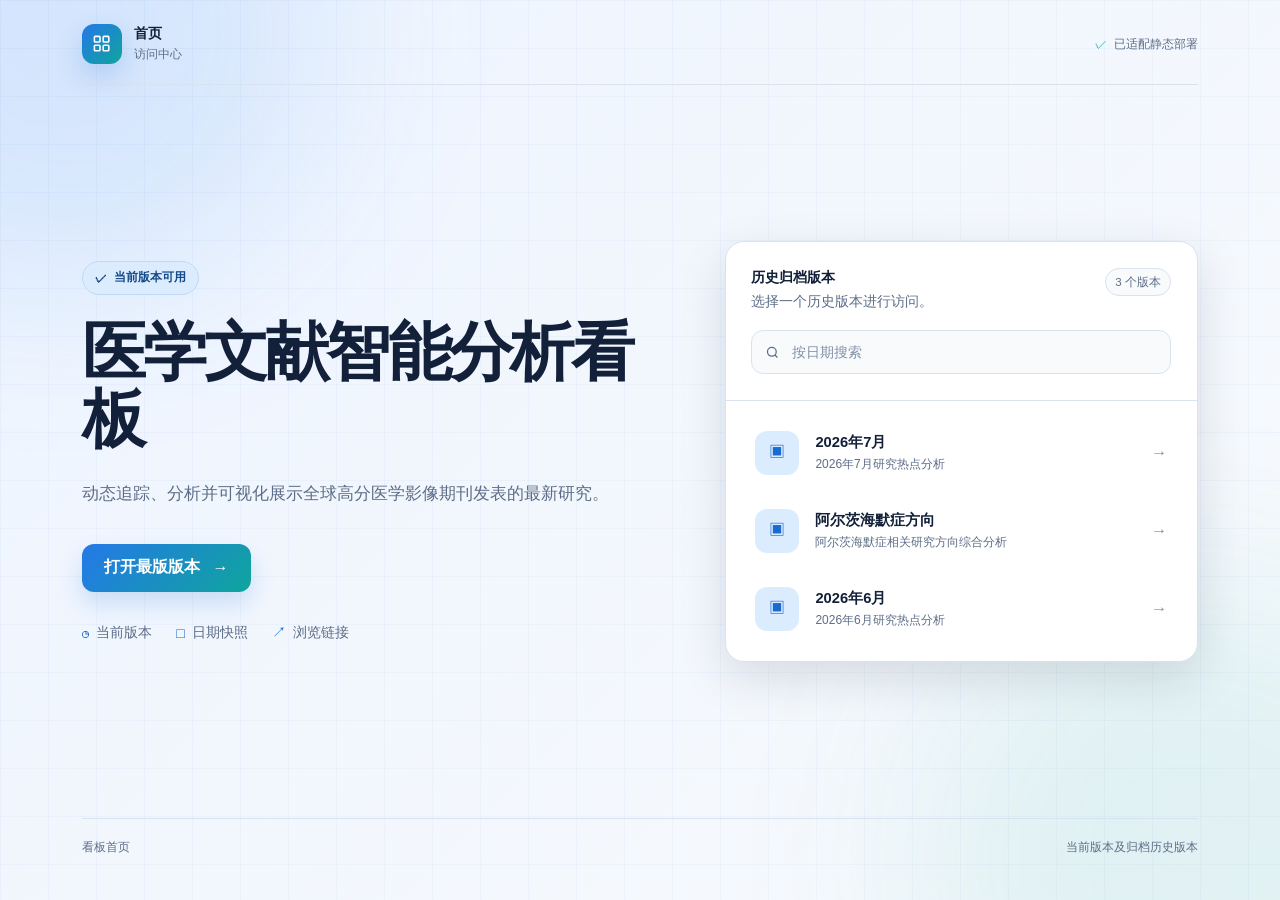
==== index.html @ 5d8ac234 "Update main gateway design" ====
<!doctype html>
<html lang="zh-CN">
<head>
  <meta charset="utf-8">
  <meta name="viewport" content="width=device-width, initial-scale=1">
  <meta name="description" content="访问当前仪表板和历史归档版本。">
  <title>看板首页</title>
  <link rel="stylesheet" href="./css/gateway.css">
  <script src="./js/gateway.js" defer></script>
</head>
<body>
  <a class="skip-link" href="#main-content">跳转到主要内容</a>

  <div class="ambient ambient-one" aria-hidden="true"></div>
  <div class="ambient ambient-two" aria-hidden="true"></div>
  <div class="grid-bg" aria-hidden="true"></div>

  <div class="page-shell">
    <header class="site-header">
      <a class="brand" href="./" aria-label="仪表板门户首页">
        <span class="brand-icon" aria-hidden="true">
          <svg viewBox="0 0 24 24"><rect x="3" y="3" width="7" height="7" rx="1"/><rect x="14" y="3" width="7" height="7" rx="1"/><rect x="3" y="14" width="7" height="7" rx="1"/><rect x="14" y="14" width="7" height="7" rx="1"/></svg>
        </span>
        <span><strong>首页</strong><small>访问中心</small></span>
      </a>
      <span class="deployment-state"><span aria-hidden="true">✓</span> 已适配静态部署</span>
    </header>

    <main id="main-content" class="hero">
      <section class="intro" aria-labelledby="page-title">
        <div class="status-pill"><span aria-hidden="true">✓</span> 当前版本可用</div>
        <h1 id="page-title">医学文献智能分析看板</h1>
        <p class="lead">动态追踪、分析并可视化展示全球高分医学影像期刊发表的最新研究。</p>
        <div class="actions">
          <a id="current-dashboard-link" class="button button-primary" href="./current/">打开最版版本 <span aria-hidden="true">→</span></a>
        </div>
        <ul class="features" aria-label="门户功能">
          <li><span aria-hidden="true">◷</span> 当前版本</li>
          <li><span aria-hidden="true">□</span> 日期快照</li>
          <li><span aria-hidden="true">↗</span> 浏览链接</li>
        </ul>
      </section>

      <section id="archive" class="archive-card" aria-labelledby="archive-title">
        <div class="archive-head">
          <div class="archive-title-row">
            <div><h2 id="archive-title">历史归档版本</h2><p>选择一个历史版本进行访问。</p></div>
            <span id="release-count" class="release-count">0 个版本</span>
          </div>
          <label class="search-box">
            <svg aria-hidden="true" viewBox="0 0 24 24"><circle cx="11" cy="11" r="7"/><path d="m20 20-4-4"/></svg>
            <span class="sr-only">搜索历史版本</span>
            <input id="release-search" type="search" placeholder="按日期搜索" autocomplete="off">
          </label>
        </div>
        <div id="release-list" class="release-list" aria-live="polite"></div>
        <noscript><p class="empty-state">需要启用 JavaScript 才能显示归档列表。您仍可通过 versions 目录中的直接链接访问历史版本。</p></noscript>
      </section>
    </main>

    <footer><span>看板首页</span><span>当前版本及归档历史版本</span></footer>
  </div>
</body>
</html>
---- css/gateway.css ----
:root {
  color-scheme: light;
  --bg: #edf4ff;
  --bg2: #f8fafc;
  --panel: #ffffff;
  --panel2: #f8fafc;
  --text: #132039;
  --muted: #5d6d87;
  --line: #d9e2ef;
  --blue: #176bd1;
  --teal: #0fa59d;
  --blue-soft: #dcecff;
  --focus: #176bd1;
  font-family: Inter, "Microsoft YaHei", "PingFang SC", Arial, sans-serif;
}

* { box-sizing: border-box; }
html { scroll-behavior: smooth; }
body {
  margin: 0;
  min-width: 320px;
  min-height: 100vh;
  overflow-x: hidden;
  color: var(--text);
  background: linear-gradient(135deg, var(--bg), var(--bg2));
}
a { color: inherit; }

.skip-link {
  position: fixed; left: 1rem; top: -5rem; z-index: 50;
  padding: .75rem 1rem; border-radius: 12px;
  color: #fff; background: var(--blue); font-weight: 800;
}
.skip-link:focus { top: 1rem; }

.ambient { position: fixed; border-radius: 999px; filter: blur(90px); pointer-events: none; }
.ambient-one { width: 32rem; height: 32rem; left: -12rem; top: -14rem; background: rgba(37,120,232,.12); }
.ambient-two { width: 35rem; height: 35rem; right: -12rem; bottom: -15rem; background: rgba(15,165,157,.09); }
.grid-bg {
  position: fixed; inset: 0; pointer-events: none;
  background-image: linear-gradient(rgba(23,107,209,.035) 1px, transparent 1px), linear-gradient(90deg, rgba(23,107,209,.035) 1px, transparent 1px);
  background-size: 48px 48px;
}

.page-shell { position: relative; max-width: 1180px; min-height: 100vh; margin: auto; padding: 1.5rem 2rem; display: flex; flex-direction: column; }
.site-header { display: flex; align-items: center; justify-content: space-between; padding-bottom: 1.25rem; border-bottom: 1px solid var(--line); }
.brand { display: flex; align-items: center; gap: .75rem; border-radius: 12px; text-decoration: none; }
.brand:focus-visible, .button:focus-visible, .release-link:focus-visible { outline: 3px solid rgba(23,107,209,.28); outline-offset: 3px; }
.brand-icon {
  width: 2.5rem; height: 2.5rem; display: grid; place-items: center;
  border-radius: 12px; color: #fff;
  background: linear-gradient(135deg, #2578e8, #0fa59d);
  box-shadow: 0 12px 28px rgba(23,107,209,.2);
}
.brand-icon svg { width: 1.2rem; fill: none; stroke: currentColor; stroke-width: 2; }
.brand strong, .brand small { display: block; }
.brand strong { font-size: .875rem; letter-spacing: .025em; }
.brand small { margin-top: .15rem; color: var(--muted); font-size: .75rem; }
.deployment-state { display: flex; align-items: center; gap: .45rem; color: var(--muted); font-size: .75rem; }
.deployment-state span { color: var(--teal); }

.hero { flex: 1; display: grid; grid-template-columns: 1.1fr .9fr; gap: 4rem; align-items: center; padding: 5rem 0; }
.intro { animation: rise .55s ease-out both; }
.status-pill {
  display: inline-flex; align-items: center; gap: .45rem; padding: .45rem .75rem;
  border: 1px solid #bfd8f6; border-radius: 999px;
  color: #174b87; background: var(--blue-soft); font-size: .75rem; font-weight: 800;
}
h1 { max-width: 720px; margin: 1.5rem 0 0; color: var(--text); font-size: clamp(2.5rem, 5vw, 4rem); line-height: 1.06; letter-spacing: -.045em; }
.lead { max-width: 650px; margin: 1.5rem 0 0; color: var(--muted); font-size: 1.08rem; line-height: 1.75; }
.actions { display: flex; gap: .75rem; margin-top: 2.2rem; }
.button { min-height: 3rem; display: inline-flex; align-items: center; justify-content: center; gap: .75rem; padding: .75rem 1.4rem; border-radius: 12px; text-decoration: none; font-weight: 900; transition: .2s ease; }
.button-primary { color: #fff; background: linear-gradient(135deg, #2578e8, #0fa59d); box-shadow: 0 12px 24px rgba(23,107,209,.18); }
.button-primary:hover { filter: brightness(1.04); transform: translateY(-1px); box-shadow: 0 15px 30px rgba(23,107,209,.24); }
.button-secondary { border: 1px solid var(--line); color: var(--text); background: transparent; }
.button-secondary:hover { border-color: #b9cbe2; background: rgba(255,255,255,.7); }
.features { display: flex; flex-wrap: wrap; gap: 1rem 1.5rem; margin: 2rem 0 0; padding: 0; color: var(--muted); list-style: none; font-size: .875rem; }
.features li { display: flex; gap: .45rem; align-items: center; }
.features li span { color: var(--blue); }

.archive-card {
  overflow: hidden; border: 1px solid var(--line); border-radius: 19px;
  background: var(--panel); box-shadow: 0 16px 48px rgba(19,32,57,.13);
  animation: rise .55s .12s ease-out both;
}
.archive-head { padding: 1.6rem; border-bottom: 1px solid var(--line); }
.archive-title-row { display: flex; justify-content: space-between; gap: 1rem; align-items: flex-start; }
.archive-title-row h2 { margin: 0; color: var(--text); font-size: .9rem; }
.archive-title-row p { margin: .35rem 0 0; color: var(--muted); font-size: .86rem; }
.release-count { white-space: nowrap; padding: .35rem .6rem; border: 1px solid var(--line); border-radius: 999px; color: var(--muted); background: var(--panel2); font-size: .72rem; }
.search-box { height: 2.8rem; margin-top: 1.2rem; padding: 0 .8rem; display: flex; align-items: center; gap: .65rem; border: 1px solid var(--line); border-radius: 12px; background: var(--panel2); }
.search-box:focus-within { border-color: var(--blue); box-shadow: 0 0 0 3px rgba(23,107,209,.1); }
.search-box svg { width: 1rem; fill: none; stroke: var(--muted); stroke-width: 2; }
.search-box input { width: 100%; border: 0; outline: 0; color: var(--text); background: transparent; font: inherit; font-size: .875rem; }
.search-box input::placeholder { color: #8090a8; }
.release-list { padding: .8rem; }
.release-link { display: flex; align-items: center; gap: 1rem; padding: 1rem; border: 1px solid transparent; border-radius: 14px; text-decoration: none; transition: .2s ease; }
.release-link:hover { border-color: var(--line); background: var(--panel2); }
.archive-icon { flex: 0 0 auto; width: 2.75rem; height: 2.75rem; display: grid; place-items: center; border-radius: 12px; color: var(--blue); background: var(--blue-soft); transition: .2s ease; }
.release-link:hover .archive-icon { color: #fff; background: linear-gradient(135deg, #2578e8, #0fa59d); }
.release-copy { min-width: 0; flex: 1; }
.release-copy strong, .release-copy small { display: block; }
.release-copy strong { color: var(--text); font-size: .92rem; }
.release-copy small { margin-top: .25rem; overflow: hidden; color: var(--muted); font-size: .75rem; text-overflow: ellipsis; white-space: nowrap; }
.release-arrow { color: #8090a8; transition: .2s ease; }
.release-link:hover .release-arrow { color: var(--blue); transform: translateX(4px); }
.empty-state { margin: 0; padding: 2.8rem 1rem; color: var(--muted); text-align: center; font-size: .85rem; }
footer { display: flex; justify-content: space-between; gap: 1rem; padding: 1.25rem 0; border-top: 1px solid var(--line); color: var(--muted); font-size: .75rem; }
.sr-only { position: absolute; width: 1px; height: 1px; padding: 0; margin: -1px; overflow: hidden; clip: rect(0,0,0,0); white-space: nowrap; border: 0; }

@keyframes rise { from { opacity: 0; transform: translateY(16px); } to { opacity: 1; transform: translateY(0); } }
@media (prefers-reduced-motion: reduce) { html { scroll-behavior: auto; } *, *::before, *::after { animation-duration: .01ms !important; animation-iteration-count: 1 !important; transition-duration: .01ms !important; } }
@media (max-width: 850px) { .page-shell { padding: 1.25rem; } .hero { grid-template-columns: 1fr; gap: 3rem; padding: 3.5rem 0; } .intro { max-width: 720px; } }
@media (max-width: 560px) { .deployment-state { display: none; } .actions { flex-direction: column; } .button { width: 100%; } .features { gap: .8rem 1rem; } footer { flex-direction: column; } .archive-head { padding: 1.25rem; } .release-list { padding: .55rem; } h1 { font-size: 2.45rem; } }
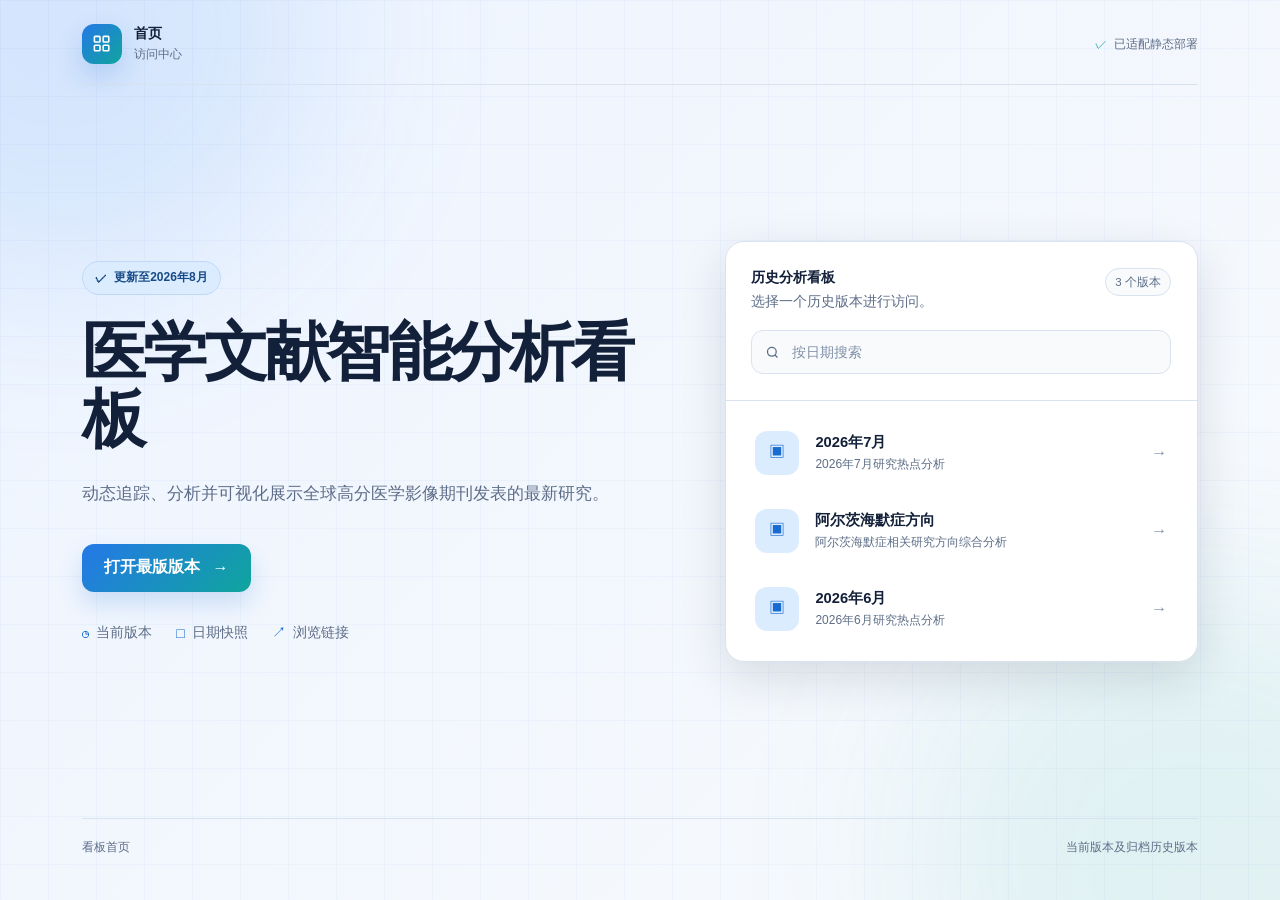
==== commit 32504849: "Update Google Analytics setting" ====
--- a/index.html
+++ b/index.html
@@ -1,6 +1,15 @@
 <!doctype html>
 <html lang="zh-CN">
 <head>
+  <!-- Google tag (gtag.js) -->
+  <script async src="https://www.googletagmanager.com/gtag/js?id=G-XSXS5LJTL2"></script>
+  <script>
+    window.dataLayer = window.dataLayer || [];
+    function gtag(){dataLayer.push(arguments);}
+    gtag('js', new Date());
+
+    gtag('config', 'G-XSXS5LJTL2');
+  </script>
   <meta charset="utf-8">
   <meta name="viewport" content="width=device-width, initial-scale=1">
   <meta name="description" content="访问当前仪表板和历史归档版本。">
@@ -28,7 +37,7 @@
 
     <main id="main-content" class="hero">
       <section class="intro" aria-labelledby="page-title">
-        <div class="status-pill"><span aria-hidden="true">✓</span> 当前版本可用</div>
+        <div class="status-pill"><span aria-hidden="true">✓</span> 更新至2026年8月</div>
         <h1 id="page-title">医学文献智能分析看板</h1>
         <p class="lead">动态追踪、分析并可视化展示全球高分医学影像期刊发表的最新研究。</p>
         <div class="actions">
@@ -44,7 +53,7 @@
       <section id="archive" class="archive-card" aria-labelledby="archive-title">
         <div class="archive-head">
           <div class="archive-title-row">
-            <div><h2 id="archive-title">历史归档版本</h2><p>选择一个历史版本进行访问。</p></div>
+            <div><h2 id="archive-title">历史分析看板</h2><p>选择一个历史版本进行访问。</p></div>
             <span id="release-count" class="release-count">0 个版本</span>
           </div>
           <label class="search-box">
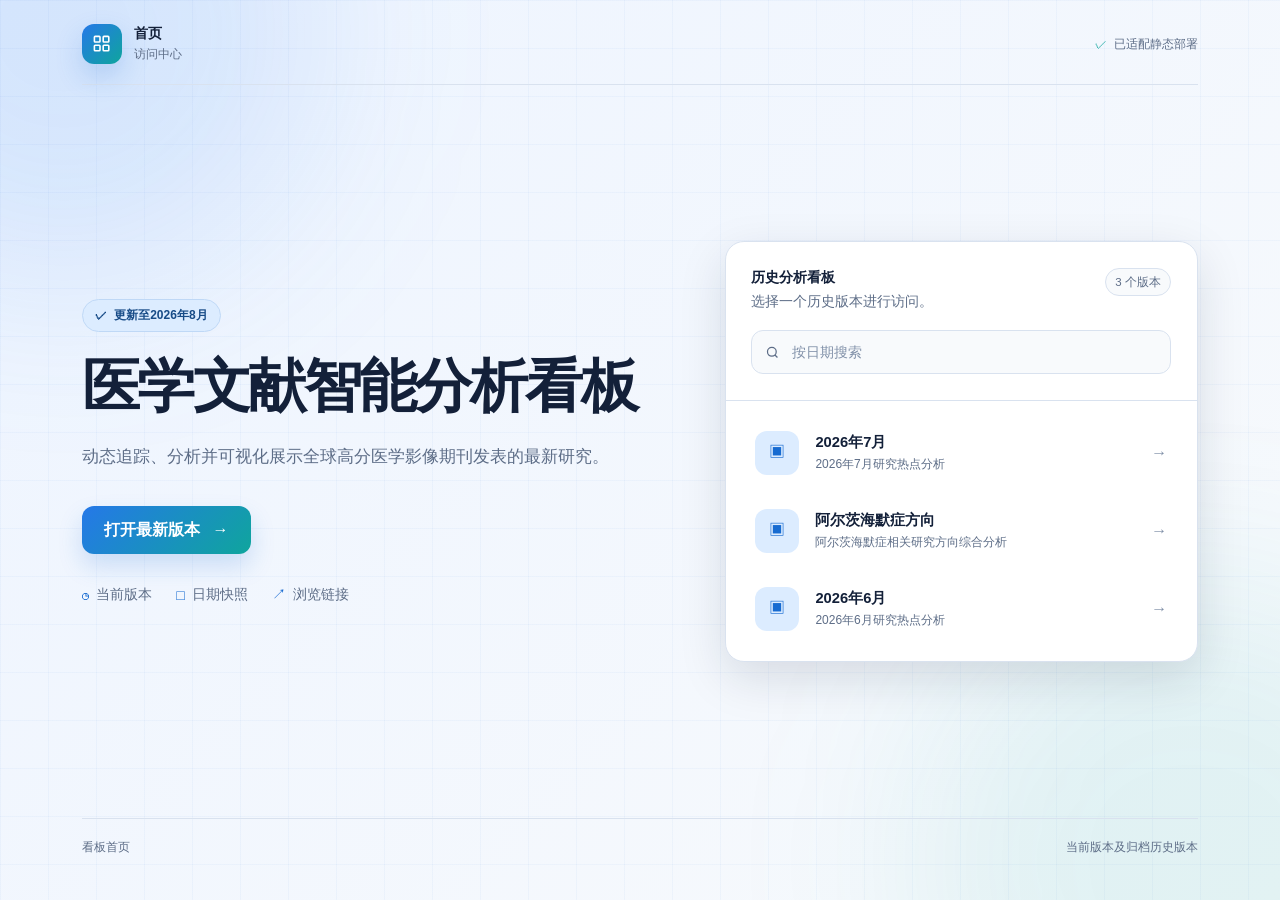
==== commit ee3113b6: "Revised the gateway page" ====
--- a/index.html
+++ b/index.html
@@ -41,7 +41,7 @@
         <h1 id="page-title">医学文献智能分析看板</h1>
         <p class="lead">动态追踪、分析并可视化展示全球高分医学影像期刊发表的最新研究。</p>
         <div class="actions">
-          <a id="current-dashboard-link" class="button button-primary" href="./current/">打开最版版本 <span aria-hidden="true">→</span></a>
+          <a id="current-dashboard-link" class="button button-primary" href="./current/">打开最新版本 <span aria-hidden="true">→</span></a>
         </div>
         <ul class="features" aria-label="门户功能">
           <li><span aria-hidden="true">◷</span> 当前版本</li>
--- a/css/gateway.css
+++ b/css/gateway.css
@@ -66,7 +66,7 @@
   border: 1px solid #bfd8f6; border-radius: 999px;
   color: #174b87; background: var(--blue-soft); font-size: .75rem; font-weight: 800;
 }
-h1 { max-width: 720px; margin: 1.5rem 0 0; color: var(--text); font-size: clamp(2.5rem, 5vw, 4rem); line-height: 1.06; letter-spacing: -.045em; }
+h1 { max-width: 720px; margin: 1.5rem 0 0; color: var(--text); font-size: clamp(2.25rem, 4.5vw, 3.6rem); line-height: 1.06; letter-spacing: -.045em; }
 .lead { max-width: 650px; margin: 1.5rem 0 0; color: var(--muted); font-size: 1.08rem; line-height: 1.75; }
 .actions { display: flex; gap: .75rem; margin-top: 2.2rem; }
 .button { min-height: 3rem; display: inline-flex; align-items: center; justify-content: center; gap: .75rem; padding: .75rem 1.4rem; border-radius: 12px; text-decoration: none; font-weight: 900; transition: .2s ease; }
@@ -111,4 +111,4 @@
 @keyframes rise { from { opacity: 0; transform: translateY(16px); } to { opacity: 1; transform: translateY(0); } }
 @media (prefers-reduced-motion: reduce) { html { scroll-behavior: auto; } *, *::before, *::after { animation-duration: .01ms !important; animation-iteration-count: 1 !important; transition-duration: .01ms !important; } }
 @media (max-width: 850px) { .page-shell { padding: 1.25rem; } .hero { grid-template-columns: 1fr; gap: 3rem; padding: 3.5rem 0; } .intro { max-width: 720px; } }
-@media (max-width: 560px) { .deployment-state { display: none; } .actions { flex-direction: column; } .button { width: 100%; } .features { gap: .8rem 1rem; } footer { flex-direction: column; } .archive-head { padding: 1.25rem; } .release-list { padding: .55rem; } h1 { font-size: 2.45rem; } }
+@media (max-width: 560px) { .deployment-state { display: none; } .actions { flex-direction: column; } .button { width: 100%; } .features { gap: .8rem 1rem; } footer { flex-direction: column; } .archive-head { padding: 1.25rem; } .release-list { padding: .55rem; } h1 { font-size: 2.2rem; } }
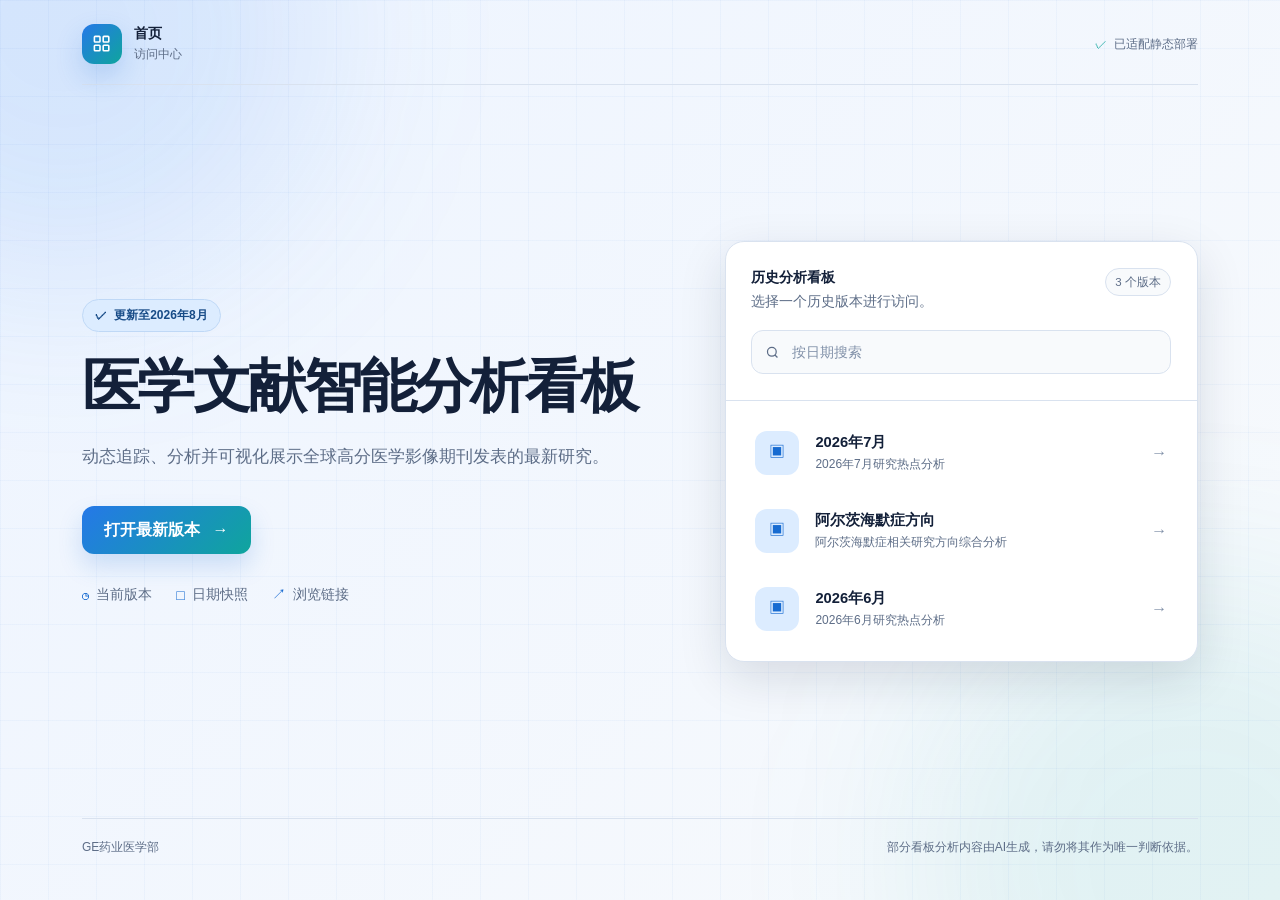
==== commit 93c1b078: "Update gateway 2026-09-14" ====
--- a/index.html
+++ b/index.html
@@ -67,7 +67,7 @@
       </section>
     </main>
 
-    <footer><span>看板首页</span><span>当前版本及归档历史版本</span></footer>
+    <footer><span>GE药业医学部</span><span>部分看板分析内容由AI生成，请勿将其作为唯一判断依据。</span></footer>
   </div>
 </body>
 </html>
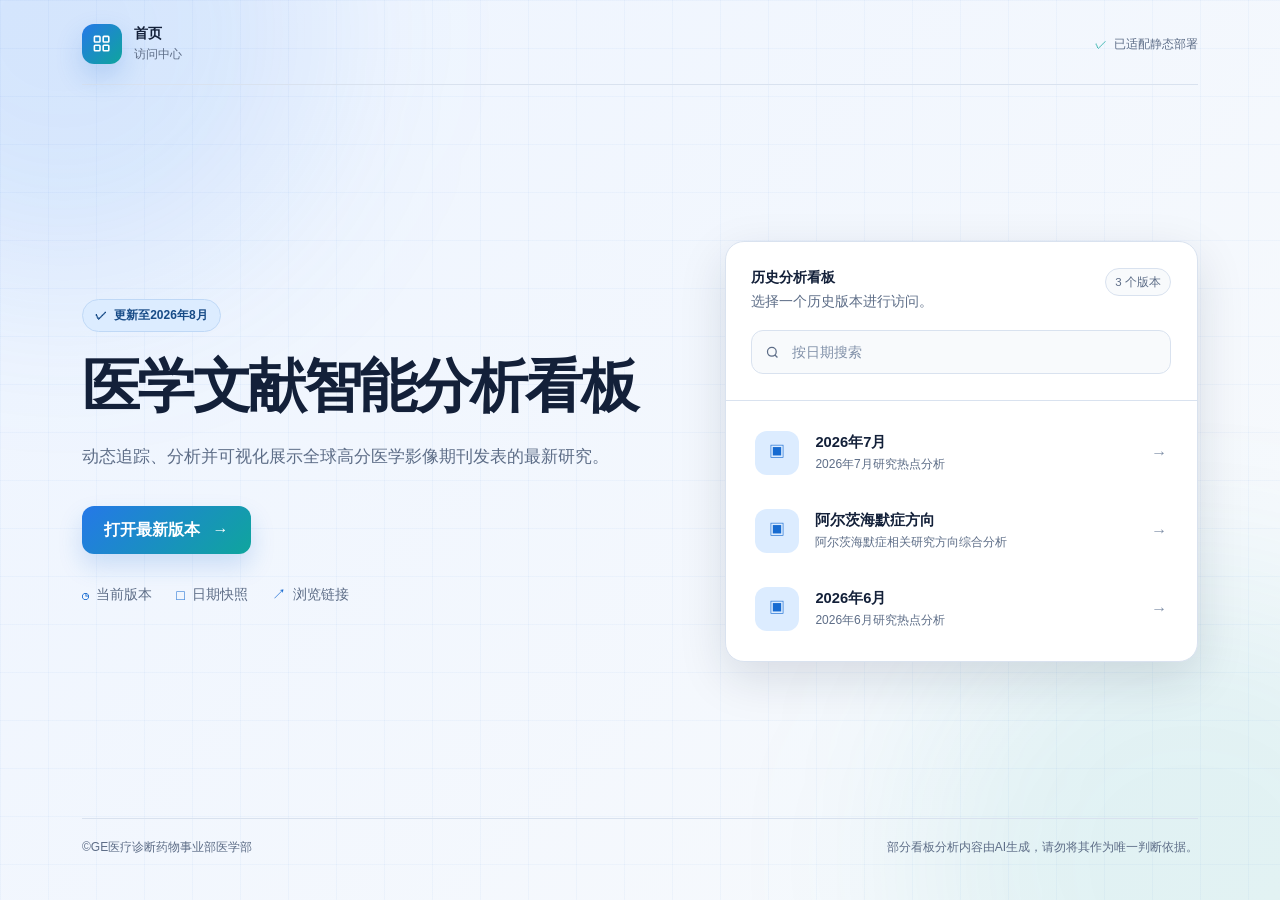
==== commit 5cb92755: "Update copyright information" ====
--- a/index.html
+++ b/index.html
@@ -67,7 +67,7 @@
       </section>
     </main>
 
-    <footer><span>GE药业医学部</span><span>部分看板分析内容由AI生成，请勿将其作为唯一判断依据。</span></footer>
+    <footer><span>©GE医疗诊断药物事业部医学部</span><span>部分看板分析内容由AI生成，请勿将其作为唯一判断依据。</span></footer>
   </div>
 </body>
 </html>
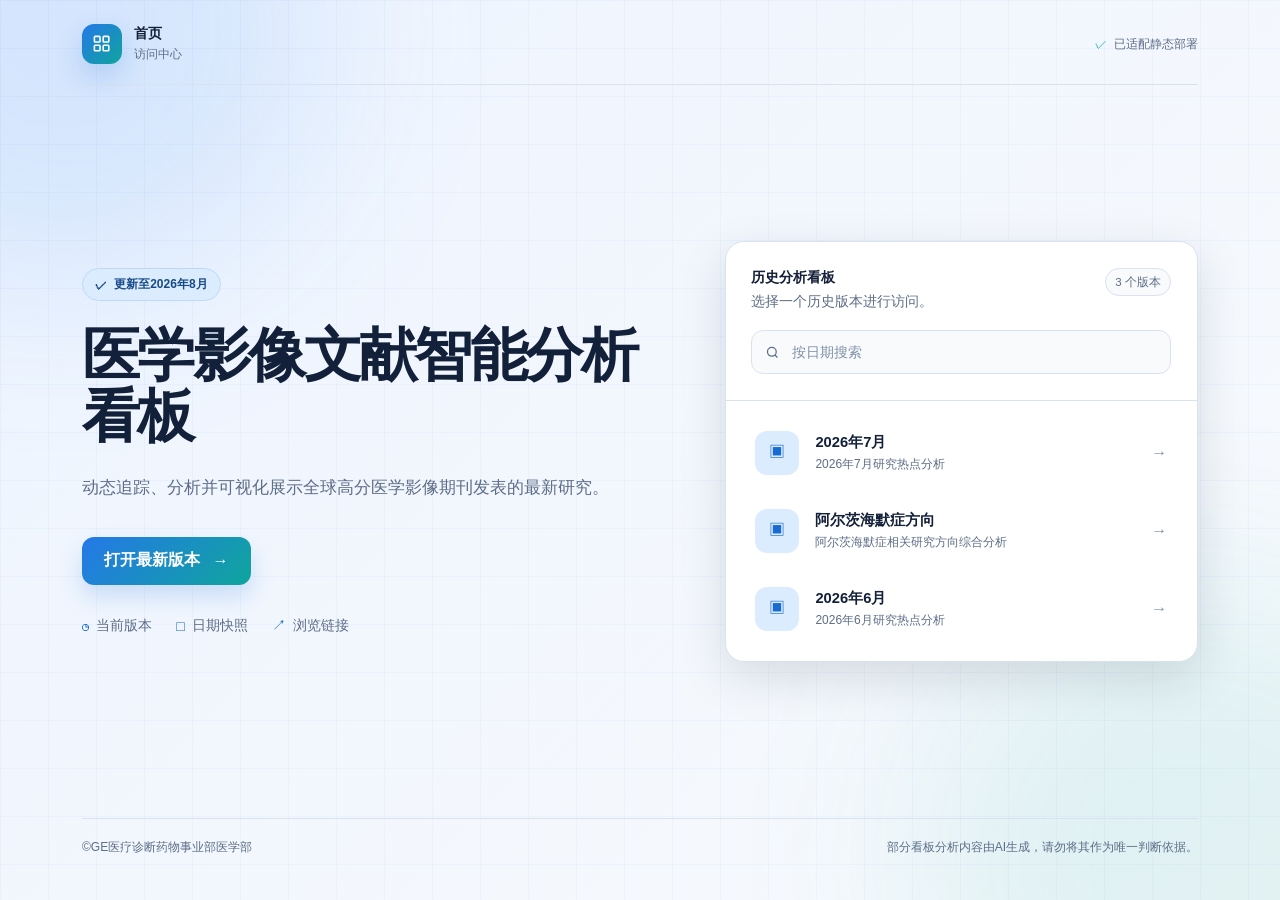
==== commit 344cfbd4: "Update gateway page" ====
--- a/index.html
+++ b/index.html
@@ -38,7 +38,7 @@
     <main id="main-content" class="hero">
       <section class="intro" aria-labelledby="page-title">
         <div class="status-pill"><span aria-hidden="true">✓</span> 更新至2026年8月</div>
-        <h1 id="page-title">医学文献智能分析看板</h1>
+        <h1 id="page-title">医学影像文献智能分析看板</h1>
         <p class="lead">动态追踪、分析并可视化展示全球高分医学影像期刊发表的最新研究。</p>
         <div class="actions">
           <a id="current-dashboard-link" class="button button-primary" href="./current/">打开最新版本 <span aria-hidden="true">→</span></a>
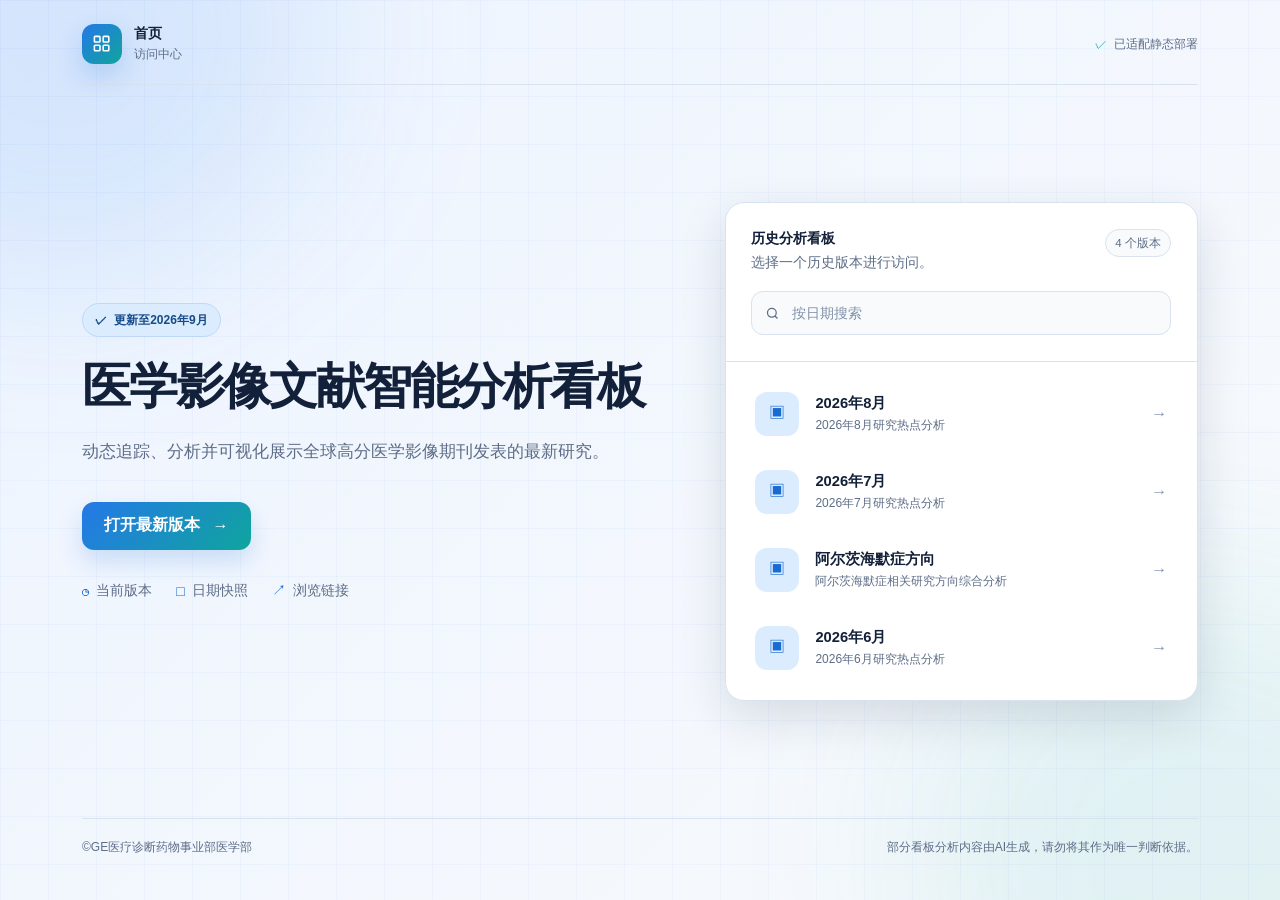
==== commit 41a8cf12: "Update gateway for release 2026-10-27" ====
--- a/index.html
+++ b/index.html
@@ -37,7 +37,7 @@
 
     <main id="main-content" class="hero">
       <section class="intro" aria-labelledby="page-title">
-        <div class="status-pill"><span aria-hidden="true">✓</span> 更新至2026年8月</div>
+        <div class="status-pill"><span aria-hidden="true">✓</span> 更新至2026年9月</div>
         <h1 id="page-title">医学影像文献智能分析看板</h1>
         <p class="lead">动态追踪、分析并可视化展示全球高分医学影像期刊发表的最新研究。</p>
         <div class="actions">
--- a/css/gateway.css
+++ b/css/gateway.css
@@ -66,7 +66,7 @@
   border: 1px solid #bfd8f6; border-radius: 999px;
   color: #174b87; background: var(--blue-soft); font-size: .75rem; font-weight: 800;
 }
-h1 { max-width: 720px; margin: 1.5rem 0 0; color: var(--text); font-size: clamp(2.25rem, 4.5vw, 3.6rem); line-height: 1.06; letter-spacing: -.045em; }
+h1 { max-width: 720px; margin: 1.5rem 0 0; color: var(--text); font-size: clamp(2rem, 3.8vw, 3.15rem); line-height: 1.06; letter-spacing: -.045em; }
 .lead { max-width: 650px; margin: 1.5rem 0 0; color: var(--muted); font-size: 1.08rem; line-height: 1.75; }
 .actions { display: flex; gap: .75rem; margin-top: 2.2rem; }
 .button { min-height: 3rem; display: inline-flex; align-items: center; justify-content: center; gap: .75rem; padding: .75rem 1.4rem; border-radius: 12px; text-decoration: none; font-weight: 900; transition: .2s ease; }
@@ -111,4 +111,4 @@
 @keyframes rise { from { opacity: 0; transform: translateY(16px); } to { opacity: 1; transform: translateY(0); } }
 @media (prefers-reduced-motion: reduce) { html { scroll-behavior: auto; } *, *::before, *::after { animation-duration: .01ms !important; animation-iteration-count: 1 !important; transition-duration: .01ms !important; } }
 @media (max-width: 850px) { .page-shell { padding: 1.25rem; } .hero { grid-template-columns: 1fr; gap: 3rem; padding: 3.5rem 0; } .intro { max-width: 720px; } }
-@media (max-width: 560px) { .deployment-state { display: none; } .actions { flex-direction: column; } .button { width: 100%; } .features { gap: .8rem 1rem; } footer { flex-direction: column; } .archive-head { padding: 1.25rem; } .release-list { padding: .55rem; } h1 { font-size: 2.2rem; } }
+@media (max-width: 560px) { .deployment-state { display: none; } .actions { flex-direction: column; } .button { width: 100%; } .features { gap: .8rem 1rem; } footer { flex-direction: column; } .archive-head { padding: 1.25rem; } .release-list { padding: .55rem; } h1 { font-size: 1.9rem; } }
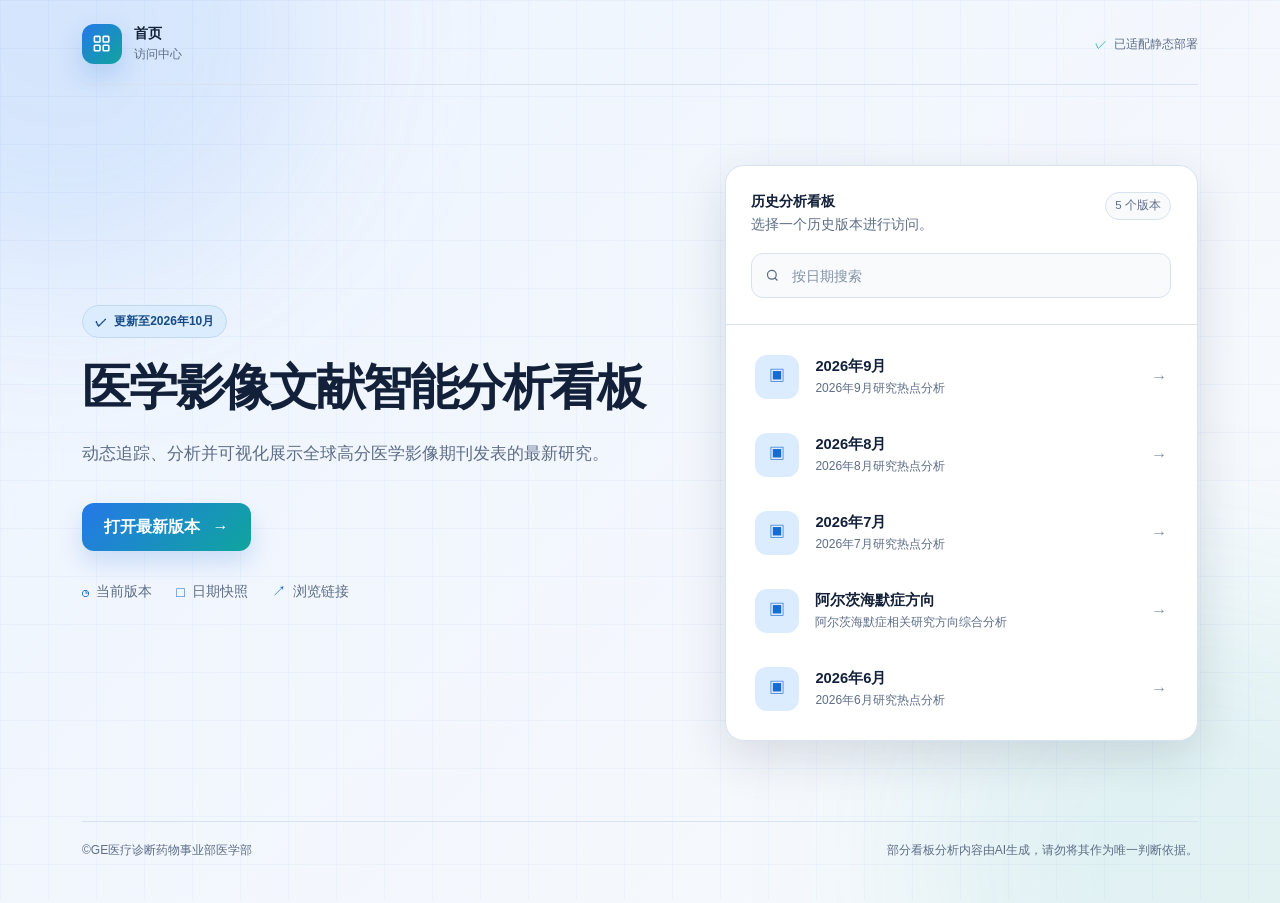
==== commit 3250a1c4: "Finalize for release 2026-11-24" ====
--- a/index.html
+++ b/index.html
@@ -37,7 +37,7 @@
 
     <main id="main-content" class="hero">
       <section class="intro" aria-labelledby="page-title">
-        <div class="status-pill"><span aria-hidden="true">✓</span> 更新至2026年9月</div>
+        <div class="status-pill"><span aria-hidden="true">✓</span> 更新至2026年10月</div>
         <h1 id="page-title">医学影像文献智能分析看板</h1>
         <p class="lead">动态追踪、分析并可视化展示全球高分医学影像期刊发表的最新研究。</p>
         <div class="actions">
